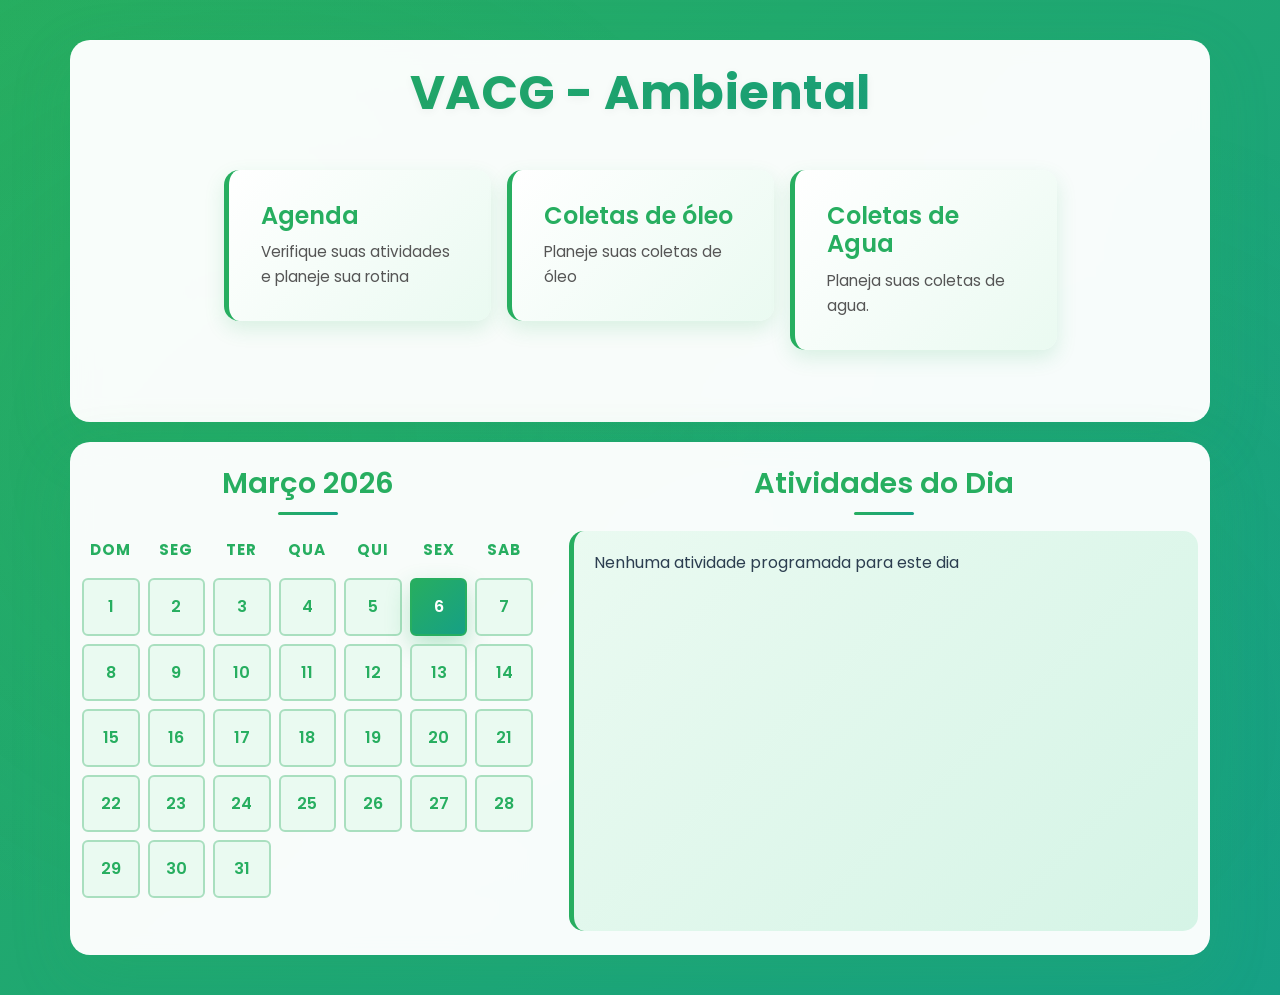
==== index.html @ f446c6b2 "Mudança para index.html" ====
<!doctype html>
<html lang="en">
  <head>
    <meta charset="utf-8" />
    <meta name="viewport" content="width=device-width, initial-scale=1" />
    <title>Sistema VACG</title>
    <link
      href="https://cdn.jsdelivr.net/npm/bootstrap@5.3.8/dist/css/bootstrap.min.css"
      rel="stylesheet"
      integrity="sha384-sRIl4kxILFvY47J16cr9ZwB07vP4J8+LH7qKQnuqkuIAvNWLzeN8tE5YBujZqJLB"
      crossorigin="anonymous"
    />
    <link rel="stylesheet" href="styles.css" />
  </head>
  <body>
    <div class="container py-4">
      <h1 class="text-center mb-5">VACG - Ambiental</h1>

      <!-- Seção de Cards -->
      <div class="mb-5">
        <div class="row flex-nowrap gx-3 justify-content-center">
          <div class="col-sm-3 mb-3 mb-sm-0">
            <a href="#" class="card text-decoration-none text-body">
              <div class="card-body">
                <h5 class="card-title">Agenda</h5>
                <p class="card-text">
                  Verifique suas atividades e planeje sua rotina
                </p>
              </div>
            </a>
          </div>
          <div class="col-sm-3 mb-3 mb-sm-0">
            <a
              href="#"
              id="btnOleo"
              class="card text-decoration-none text-body"
            >
              <div class="card-body">
                <h5 class="card-title">Coletas de óleo</h5>
                <p class="card-text">Planeje suas coletas de óleo</p>
              </div>
            </a>
          </div>
          <div class="col-sm-3 mb-3 mb-sm-0">
            <a
              href="#"
              id="btnAgua"
              class="card text-decoration-none text-body"
            >
              <div class="card-body">
                <h5 class="card-title">Coletas de Agua</h5>
                <p class="card-text">Planeja suas coletas de agua.</p>
              </div>
            </a>
          </div>
        </div>
      </div>
    </div>

    <!-- Seção de Calendário e Atividades -->
    <div class="container py-4">
      <div class="row">
        <!-- Coluna Esquerda - Calendário -->
        <div class="col-md-5">
          <h3 class="mb-3">Março 2026</h3>
          <div
            style="
              display: grid;
              grid-template-columns: repeat(7, 1fr);
              gap: 8px;
            "
          >
            <!-- Headers dias da semana -->
            <div style="text-align: center; font-weight: bold; padding: 8px">
              Dom
            </div>
            <div style="text-align: center; font-weight: bold; padding: 8px">
              Seg
            </div>
            <div style="text-align: center; font-weight: bold; padding: 8px">
              Ter
            </div>
            <div style="text-align: center; font-weight: bold; padding: 8px">
              Qua
            </div>
            <div style="text-align: center; font-weight: bold; padding: 8px">
              Qui
            </div>
            <div style="text-align: center; font-weight: bold; padding: 8px">
              Sex
            </div>
            <div style="text-align: center; font-weight: bold; padding: 8px">
              Sab
            </div>

            <!-- Dias do mês -->
            <div
              class="calendar-day"
              data-day="1"
              style="
                aspect-ratio: 1 / 1;
                display: flex;
                align-items: center;
                justify-content: center;
                border: 1px solid #ddd;
                border-radius: 6px;
                background-color: #f8f9fa;
                cursor: pointer;
              "
            >
              1
            </div>
            <div
              class="calendar-day"
              data-day="2"
              style="
                aspect-ratio: 1 / 1;
                display: flex;
                align-items: center;
                justify-content: center;
                border: 1px solid #ddd;
                border-radius: 6px;
                background-color: #f8f9fa;
                cursor: pointer;
              "
            >
              2
            </div>
            <div
              class="calendar-day"
              data-day="3"
              style="
                aspect-ratio: 1 / 1;
                display: flex;
                align-items: center;
                justify-content: center;
                border: 1px solid #ddd;
                border-radius: 6px;
                background-color: #f8f9fa;
                cursor: pointer;
              "
            >
              3
            </div>
            <div
              class="calendar-day"
              data-day="4"
              style="
                aspect-ratio: 1 / 1;
                display: flex;
                align-items: center;
                justify-content: center;
                border: 1px solid #ddd;
                border-radius: 6px;
                background-color: #f8f9fa;
                cursor: pointer;
              "
            >
              4
            </div>
            <div
              class="calendar-day"
              data-day="5"
              style="
                aspect-ratio: 1 / 1;
                display: flex;
                align-items: center;
                justify-content: center;
                border: 1px solid #ddd;
                border-radius: 6px;
                background-color: #f8f9fa;
                cursor: pointer;
              "
            >
              5
            </div>
            <div
              class="calendar-day"
              data-day="6"
              style="
                aspect-ratio: 1 / 1;
                display: flex;
                align-items: center;
                justify-content: center;
                border: 1px solid #ddd;
                border-radius: 6px;
                background-color: #f8f9fa;
                cursor: pointer;
              "
            >
              6
            </div>
            <div
              class="calendar-day"
              data-day="7"
              style="
                aspect-ratio: 1 / 1;
                display: flex;
                align-items: center;
                justify-content: center;
                border: 1px solid #ddd;
                border-radius: 6px;
                background-color: #f8f9fa;
                cursor: pointer;
              "
            >
              7
            </div>

            <div
              class="calendar-day"
              data-day="8"
              style="
                aspect-ratio: 1 / 1;
                display: flex;
                align-items: center;
                justify-content: center;
                border: 1px solid #ddd;
                border-radius: 6px;
                background-color: #f8f9fa;
                cursor: pointer;
              "
            >
              8
            </div>
            <div
              class="calendar-day"
              data-day="9"
              style="
                aspect-ratio: 1 / 1;
                display: flex;
                align-items: center;
                justify-content: center;
                border: 1px solid #ddd;
                border-radius: 6px;
                background-color: #f8f9fa;
                cursor: pointer;
              "
            >
              9
            </div>
            <div
              class="calendar-day"
              data-day="10"
              style="
                aspect-ratio: 1 / 1;
                display: flex;
                align-items: center;
                justify-content: center;
                border: 1px solid #ddd;
                border-radius: 6px;
                background-color: #f8f9fa;
                cursor: pointer;
              "
            >
              10
            </div>
            <div
              class="calendar-day"
              data-day="11"
              style="
                aspect-ratio: 1 / 1;
                display: flex;
                align-items: center;
                justify-content: center;
                border: 1px solid #ddd;
                border-radius: 6px;
                background-color: #f8f9fa;
                cursor: pointer;
              "
            >
              11
            </div>
            <div
              class="calendar-day"
              data-day="12"
              style="
                aspect-ratio: 1 / 1;
                display: flex;
                align-items: center;
                justify-content: center;
                border: 1px solid #ddd;
                border-radius: 6px;
                background-color: #f8f9fa;
                cursor: pointer;
              "
            >
              12
            </div>
            <div
              class="calendar-day"
              data-day="13"
              style="
                aspect-ratio: 1 / 1;
                display: flex;
                align-items: center;
                justify-content: center;
                border: 1px solid #ddd;
                border-radius: 6px;
                background-color: #f8f9fa;
                cursor: pointer;
              "
            >
              13
            </div>
            <div
              class="calendar-day"
              data-day="14"
              style="
                aspect-ratio: 1 / 1;
                display: flex;
                align-items: center;
                justify-content: center;
                border: 1px solid #ddd;
                border-radius: 6px;
                background-color: #f8f9fa;
                cursor: pointer;
              "
            >
              14
            </div>

            <div
              class="calendar-day"
              data-day="15"
              style="
                aspect-ratio: 1 / 1;
                display: flex;
                align-items: center;
                justify-content: center;
                border: 1px solid #ddd;
                border-radius: 6px;
                background-color: #f8f9fa;
                cursor: pointer;
              "
            >
              15
            </div>
            <div
              class="calendar-day"
              data-day="16"
              style="
                aspect-ratio: 1 / 1;
                display: flex;
                align-items: center;
                justify-content: center;
                border: 1px solid #ddd;
                border-radius: 6px;
                background-color: #f8f9fa;
                cursor: pointer;
              "
            >
              16
            </div>
            <div
              class="calendar-day"
              data-day="17"
              style="
                aspect-ratio: 1 / 1;
                display: flex;
                align-items: center;
                justify-content: center;
                border: 1px solid #ddd;
                border-radius: 6px;
                background-color: #f8f9fa;
                cursor: pointer;
              "
            >
              17
            </div>
            <div
              class="calendar-day"
              data-day="18"
              style="
                aspect-ratio: 1 / 1;
                display: flex;
                align-items: center;
                justify-content: center;
                border: 1px solid #ddd;
                border-radius: 6px;
                background-color: #f8f9fa;
                cursor: pointer;
              "
            >
              18
            </div>
            <div
              class="calendar-day"
              data-day="19"
              style="
                aspect-ratio: 1 / 1;
                display: flex;
                align-items: center;
                justify-content: center;
                border: 1px solid #ddd;
                border-radius: 6px;
                background-color: #f8f9fa;
                cursor: pointer;
              "
            >
              19
            </div>
            <div
              class="calendar-day"
              data-day="20"
              style="
                aspect-ratio: 1 / 1;
                display: flex;
                align-items: center;
                justify-content: center;
                border: 1px solid #ddd;
                border-radius: 6px;
                background-color: #f8f9fa;
                cursor: pointer;
              "
            >
              20
            </div>
            <div
              class="calendar-day"
              data-day="21"
              style="
                aspect-ratio: 1 / 1;
                display: flex;
                align-items: center;
                justify-content: center;
                border: 1px solid #ddd;
                border-radius: 6px;
                background-color: #f8f9fa;
                cursor: pointer;
              "
            >
              21
            </div>

            <div
              class="calendar-day"
              data-day="22"
              style="
                aspect-ratio: 1 / 1;
                display: flex;
                align-items: center;
                justify-content: center;
                border: 1px solid #ddd;
                border-radius: 6px;
                background-color: #f8f9fa;
                cursor: pointer;
              "
            >
              22
            </div>
            <div
              class="calendar-day"
              data-day="23"
              style="
                aspect-ratio: 1 / 1;
                display: flex;
                align-items: center;
                justify-content: center;
                border: 1px solid #ddd;
                border-radius: 6px;
                background-color: #f8f9fa;
                cursor: pointer;
              "
            >
              23
            </div>
            <div
              class="calendar-day"
              data-day="24"
              style="
                aspect-ratio: 1 / 1;
                display: flex;
                align-items: center;
                justify-content: center;
                border: 1px solid #ddd;
                border-radius: 6px;
                background-color: #f8f9fa;
                cursor: pointer;
              "
            >
              24
            </div>
            <div
              class="calendar-day"
              data-day="25"
              style="
                aspect-ratio: 1 / 1;
                display: flex;
                align-items: center;
                justify-content: center;
                border: 1px solid #ddd;
                border-radius: 6px;
                background-color: #f8f9fa;
                cursor: pointer;
              "
            >
              25
            </div>
            <div
              class="calendar-day"
              data-day="26"
              style="
                aspect-ratio: 1 / 1;
                display: flex;
                align-items: center;
                justify-content: center;
                border: 1px solid #ddd;
                border-radius: 6px;
                background-color: #f8f9fa;
                cursor: pointer;
              "
            >
              26
            </div>
            <div
              class="calendar-day"
              data-day="27"
              style="
                aspect-ratio: 1 / 1;
                display: flex;
                align-items: center;
                justify-content: center;
                border: 1px solid #ddd;
                border-radius: 6px;
                background-color: #f8f9fa;
                cursor: pointer;
              "
            >
              27
            </div>
            <div
              class="calendar-day"
              data-day="28"
              style="
                aspect-ratio: 1 / 1;
                display: flex;
                align-items: center;
                justify-content: center;
                border: 1px solid #ddd;
                border-radius: 6px;
                background-color: #f8f9fa;
                cursor: pointer;
              "
            >
              28
            </div>

            <div
              class="calendar-day"
              data-day="29"
              style="
                aspect-ratio: 1 / 1;
                display: flex;
                align-items: center;
                justify-content: center;
                border: 1px solid #ddd;
                border-radius: 6px;
                background-color: #f8f9fa;
                cursor: pointer;
              "
            >
              29
            </div>
            <div
              class="calendar-day"
              data-day="30"
              style="
                aspect-ratio: 1 / 1;
                display: flex;
                align-items: center;
                justify-content: center;
                border: 1px solid #ddd;
                border-radius: 6px;
                background-color: #f8f9fa;
                cursor: pointer;
              "
            >
              30
            </div>
            <div
              class="calendar-day"
              data-day="31"
              style="
                aspect-ratio: 1 / 1;
                display: flex;
                align-items: center;
                justify-content: center;
                border: 1px solid #ddd;
                border-radius: 6px;
                background-color: #f8f9fa;
                cursor: pointer;
              "
            >
              31
            </div>
          </div>
        </div>

        <!-- Coluna Direita - Atividades do Dia -->
        <div class="col-md-7 ps-4">
          <h3 class="mb-3">Atividades do Dia</h3>
          <div
            class="activities-container"
            style="
              background: linear-gradient(135deg, #eafaf1 0%, #d5f4e6 100%);
              border-radius: 15px;
              padding: 20px;
              border-left: 5px solid #27ae60;
              min-height: 400px;
            "
          >
            <p
              style="
                color: #999;
                text-align: center;
                padding-top: 50px;
                font-family: &quot;Poppins&quot;, sans-serif;
              "
            >
              Selecione um dia no calendário para ver as atividades
            </p>
          </div>
        </div>
      </div>
    </div>

    <script
      src="https://cdn.jsdelivr.net/npm/bootstrap@5.3.8/dist/js/bootstrap.bundle.min.js"
      integrity="sha384-FKyoEForCGlyvwx9Hj09JcYn3nv7wiPVlz7YYwJrWVcXK/BmnVDxM+D2scQbITxI"
      crossorigin="anonymous"
    ></script>
    <script src="script.js"></script>

    <div id="overlay" class="overlay">
      <div class="meu-modal">
        <h2 id="modalTitle"></h2>

        <div class="modal-body">
          <form id="formColeta">
            <div class="form-group">
              <label>Título</label>
              <input
                type="text"
                id="inputTitulo"
                placeholder="Ex: Coleta na região norte"
                required
              />
            </div>
            <div class="form-group">
              <label>Descrição Interna</label>
              <textarea
                id="inputDescricaoInterna"
                rows="3"
                placeholder="Detalhes adicionais da atividade"
                required
              ></textarea>
            </div>

            <div class="form-group">
              <label>Data</label>
              <input type="date" id="inputData" required />
            </div>

            <div class="form-group">
              <label>Hora</label>
              <input type="time" id="inputHora" required />
            </div>

            <div class="button-group">
              <button type="submit">Salvar Atividade</button>
              <button type="button" onclick="fecharModal()">Cancelar</button>
            </div>
          </form>
        </div>
        <!-- fim modal-body -->
      </div>
    </div>

    <!-- Modal de Detalhes -->
    <div id="modalDetalhes" class="modal-detalhes">
      <div class="modal-content-detalhes">
        <button class="close-btn" onclick="fecharModalDetalhes()">✖</button>
        <h2>Detalhes da Atividade</h2>
        <div class="detalhes-info">
          <div class="info-item">
            <label>Título:</label>
            <p id="detalhesTitulo"></p>
          </div>
          <div class="info-item">
            <label>Descrição:</label>
            <p id="detalhesDescricao"></p>
          </div>
          <div class="info-item">
            <label>Hora:</label>
            <p id="detalhesHora"></p>
          </div>
          <div class="info-item">
            <label>Dia:</label>
            <p id="detalhesDia"></p>
          </div>
        </div>
        <div class="button-group">
          <button id="btnEditarDetalhes" class="btn-edit-detalhes">
            Editar
          </button>
          <button
            type="button"
            onclick="fecharModalDetalhes()"
            class="btn-fechar-detalhes"
          >
            Fechar
          </button>
        </div>
      </div>
    </div>

    <!-- Modal de Edição -->
    <div id="modalEdicao" class="modal-edicao">
      <div class="modal-content-edicao">
        <button class="close-btn" onclick="fecharModalEdicao()">✖</button>
        <h2>Editar Atividade</h2>
        <form id="formEdicao">
          <div class="form-group">
            <label>Título</label>
            <input type="text" id="editTitulo" required />
          </div>
          <div class="form-group">
            <label>Descrição</label>
            <textarea id="editDescricao" rows="3" required></textarea>
          </div>
          <div class="form-group">
            <label>Hora</label>
            <input type="time" id="editHora" required />
          </div>
          <div class="button-group">
            <button type="submit" class="btn-salvar-edicao">Salvar</button>
            <button
              type="button"
              onclick="fecharModalEdicao()"
              class="btn-cancelar-edicao"
            >
              Cancelar
            </button>
          </div>
        </form>
      </div>
    </div>
  </body>
</html>
---- styles.css ----
/* ============================================
   ESTILOS GERAIS
   ============================================ */

@import url("https://fonts.googleapis.com/css2?family=Poppins:wght@400;500;600;700&display=swap");

:root {
  --primary-green: #27ae60;
  --secondary-green: #16a085;
  --light-green: #2ecc71;
  --water-blue: #3498db;
  --dark-green: #145a32;
  --light-bg: #eafaf1;
  --card-shadow: 0 8px 20px rgba(39, 174, 96, 0.15);
}

* {
  margin: 0;
  padding: 0;
  box-sizing: border-box;
}

body {
  font-family: "Poppins", "Segoe UI", Tahoma, Geneva, Verdana, sans-serif;
  background: linear-gradient(135deg, #27ae60 0%, #16a085 100%);
  min-height: 100vh;
  padding: 20px 0;
  color: #2c3e50;
}

.selecionado {
  background-color: #007bff;
  color: white;
  border-radius: 50%;
}

/* ============================================
   CONTAINER E LAYOUT
   ============================================ */

.container {
  background: rgba(255, 255, 255, 0.97);
  border-radius: 20px;
  margin: 20px auto;
  box-shadow: 0 20px 60px rgba(39, 174, 96, 0.2);
  backdrop-filter: blur(10px);
}

/* ============================================
   TÍTULO PRINCIPAL
   ============================================ */

h1 {
  font-size: 3rem;
  font-weight: 700;
  background: linear-gradient(135deg, #27ae60 0%, #16a085 100%);
  -webkit-background-clip: text;
  -webkit-text-fill-color: transparent;
  background-clip: text;
  text-shadow: 0 2px 10px rgba(0, 0, 0, 0.05);
  letter-spacing: 0.5px;
  animation: slideDown 0.8s ease-out;
  font-family: "Poppins", sans-serif;
}

@keyframes slideDown {
  from {
    opacity: 0;
    transform: translateY(-20px);
  }
  to {
    opacity: 1;
    transform: translateY(0);
  }
}

/* ============================================
   CARDS
   ============================================ */

.card {
  border: none;
  border-radius: 15px;
  transition: all 0.4s cubic-bezier(0.175, 0.885, 0.32, 1.275);
  box-shadow: var(--card-shadow);
  background: linear-gradient(135deg, #ffffff 0%, #eafaf1 100%);
  position: relative;
  overflow: hidden;
  border-left: 5px solid #27ae60;
}

.card::before {
  content: "";
  position: absolute;
  top: 0;
  left: -100%;
  width: 100%;
  height: 100%;
  background: linear-gradient(
    90deg,
    transparent,
    rgba(39, 174, 96, 0.1),
    transparent
  );
  transition: left 0.5s;
  z-index: 1;
}

.card:hover::before {
  left: 100%;
}

.card:hover {
  transform: translateY(-15px) scale(1.05);
  box-shadow: 0 25px 50px rgba(39, 174, 96, 0.3);
  border-left-color: #16a085;
}

.card:hover a {
  color: #27ae60 !important;
}

.card-body {
  padding: 2rem;
  position: relative;
  z-index: 2;
}

.card-title {
  font-size: 1.5rem;
  font-weight: 600;
  color: #27ae60;
  margin-bottom: 10px;
  transition: color 0.3s;
  font-family: "Poppins", sans-serif;
}

.card:hover .card-title {
  color: #16a085;
}

.card-text {
  color: #555;
  font-size: 0.95rem;
  line-height: 1.6;
  font-family: "Poppins", sans-serif;
}

.overlay {
  position: fixed;
  inset: 0;
  background: rgba(0, 0, 0, 0.6);
  backdrop-filter: blur(8px);

  display: none;
  justify-content: center;
  align-items: center;
  transition:
    background 0.3s ease,
    backdrop-filter 0.3s ease;

  z-index: 9999;
}

.overlay.active {
  display: flex;
  animation: fadeIn 0.3s ease;
}

/* Botão fechar */
.close-btn {
  position: absolute;
  top: 15px;
  right: 20px;
  font-size: 20px;
  cursor: pointer;
  border: none;
  background: #ffffff;
  padding: 4px 8px;
  border-radius: 50%;
  transition: 0.2s;
  z-index: 2;
}

.close-btn:hover {
  transform: scale(1.2);
  color: red;
  background: #f8f8f8;
}

/* modal container */
.meu-modal {
  background: #ffffff;
  padding: 60px 40px 40px;
  border-radius: 16px;
  width: 600px;
  max-width: 95%;
  box-shadow: 0 20px 60px rgba(0, 0, 0, 0.25);
  transform: scale(0.8);
  opacity: 0;
  animation: modalOpen 0.3s ease forwards;
  position: relative;
  border: 3px solid var(--primary-green);
  overflow: hidden;
}

/* decorative colored band at top */
.meu-modal::before {
  content: "";
  position: absolute;
  top: 0;
  left: 0;
  width: 100%;
  height: 60px;
  background: linear-gradient(
    135deg,
    var(--primary-green),
    var(--secondary-green)
  );
  border-top-left-radius: 13px;
  border-top-right-radius: 13px;
  z-index: 1;
}

.meu-modal h2 {
  color: white;
  font-size: 1.8rem;
  font-weight: 700;
  margin: 0;
  text-align: center;
  font-family: "Poppins", sans-serif;
  position: absolute;
  top: 0;
  left: 0;
  width: 100%;
  padding-top: 18px;
  z-index: 2;
}

/* ensure form content sits below header area */
.meu-modal form {
  display: flex;
  flex-direction: column;
  gap: 18px;
  margin-top: 80px;
}

/* move heading up over colored stripe */
.meu-modal h2:before {
  content: "";
  position: absolute;
  bottom: -5px;
  left: 50%;
  transform: translateX(-50%);
  width: 50px;
  height: 3px;
  background: white;
  border-radius: 2px;
}

.meu-modal form {
  display: flex;
  flex-direction: column;
  gap: 18px;
}

.meu-modal div {
  display: flex;
  flex-direction: column;
  gap: 8px;
}

.meu-modal label {
  color: #2c3e50;
  font-weight: 600;
  font-size: 0.95rem;
  font-family: "Poppins", sans-serif;
}

.meu-modal input,
.meu-modal textarea {
  padding: 12px 15px;
  border: 2px solid #d5f4e6;
  border-radius: 8px;
  font-size: 0.95rem;
  font-family: "Poppins", sans-serif;
  transition: all 0.3s ease;
  background-color: #f8f9fa;
  resize: vertical;
  min-height: 60px;
}

.meu-modal input:focus,
.meu-modal textarea:focus {
  outline: none;
  border-color: #27ae60;
  background-color: #ffffff;
  box-shadow: 0 0 0 3px rgba(39, 174, 96, 0.1);
}

.meu-modal input:invalid,
.meu-modal textarea:invalid {
  border-color: #e74c3c;
}

.meu-modal input::placeholder {
  color: #999;
}

.meu-modal button {
  padding: 12px 20px;
  border: none;
  border-radius: 8px;
  font-size: 1rem;
  font-weight: 600;
  font-family: "Poppins", sans-serif;
  cursor: pointer;
  transition: all 0.3s ease;
}

.meu-modal button[type="submit"] {
  background: linear-gradient(135deg, #27ae60, #16a085);
  color: white;
  margin-bottom: 8px;
}

.meu-modal button[type="submit"]:hover {
  transform: translateY(-2px);
  box-shadow: 0 10px 25px rgba(39, 174, 96, 0.3);
}

.meu-modal button[type="submit"]:active {
  transform: translateY(0);
}

.meu-modal button[type="button"] {
  background-color: #e0e0e0;
  color: #2c3e50;
}

.meu-modal button[type="button"]:hover {
  background-color: #d0d0d0;
  transform: translateY(-2px);
}

.meu-modal .modal-body {
  background: #fefefe;
  border-radius: 12px;
  padding: 20px;
  box-shadow: 0 4px 20px rgba(0, 0, 0, 0.1);
}

.meu-modal .form-group {
  margin-bottom: 10px;
  padding: 10px 12px;
  border: 1px solid #d5f4e6;
  border-radius: 8px;
  background: #ffffff;
}

.meu-modal .form-group label {
  margin-bottom: 4px;
}

.meu-modal .button-group {
  display: flex;
  gap: 10px;
  margin-top: 10px;
}

.meu-modal .button-group button {
  flex: 1;
}

/* ============================================
   LISTA DE ATIVIDADES
   ============================================ */

.activities-container h5 {
  color: #27ae60;
  font-size: 1.3rem;
  margin-bottom: 15px;
  font-weight: 600;
  border-bottom: 2px solid #27ae60;
  padding-bottom: 10px;
}

.activities-container ul {
  list-style: none;
  padding: 0;
  margin: 0;
}

.activities-container li {
  background: white;
  padding: 12px 15px;
  margin-bottom: 10px;
  border-left: 4px solid #27ae60;
  border-radius: 6px;
  color: #2c3e50;
  font-weight: 500;
  box-shadow: 0 2px 8px rgba(39, 174, 96, 0.1);
  transition: all 0.3s ease;
  display: flex;
  justify-content: space-between;
  align-items: center;
}

.activities-container li:hover {
  background: #f8f9fa;
  transform: translateX(5px);
  box-shadow: 0 4px 12px rgba(39, 174, 96, 0.15);
}

.atividade-item span {
  flex: 1;
}

.btn-deletar {
  background: #e74c3c;
  color: white;
  border: none;
  border-radius: 50%;
  width: 28px;
  height: 28px;
  cursor: pointer;
  font-size: 16px;
  display: flex;
  align-items: center;
  justify-content: center;
  margin-left: 10px;
  transition: all 0.3s ease;
  flex-shrink: 0;
}

.btn-deletar:hover {
  background: #c0392b;
  transform: scale(1.15);
  box-shadow: 0 4px 12px rgba(231, 76, 60, 0.3);
}

.btn-deletar:active {
  transform: scale(0.95);
}

/* Botão de Editar */
.btn-editar {
  background: #3498db;
  color: white;
  border: none;
  border-radius: 50%;
  width: 28px;
  height: 28px;
  cursor: pointer;
  font-size: 16px;
  display: flex;
  align-items: center;
  justify-content: center;
  margin-right: 10px;
  transition: all 0.3s ease;
  flex-shrink: 0;
}

.btn-editar:hover {
  background: #2980b9;
  transform: scale(1.15);
  box-shadow: 0 4px 12px rgba(52, 152, 219, 0.3);
}

.btn-editar:active {
  transform: scale(0.95);
}

/* Atividade Item Layout */
.atividade-item {
  display: flex;
  justify-content: space-between;
  align-items: center;
  cursor: pointer;
  position: relative;
}

.atividade-content {
  flex: 1;
  display: flex;
  justify-content: space-between;
  align-items: center;
  gap: 15px;
  cursor: pointer;
  padding: 5px 10px;
  border-radius: 6px;
  transition: all 0.3s ease;
}

.atividade-content:hover {
  background: #f0f8ff;
}

.atividade-desc {
  font-weight: 600;
  color: #2c3e50;
}

.atividade-hora {
  color: #27ae60;
  font-weight: 700;
  padding: 4px 8px;
  background: #eafaf1;
  border-radius: 4px;
  min-width: 60px;
  text-align: center;
  font-size: 0.85rem;
}

.atividade-actions {
  display: flex;
  gap: 5px;
  margin-left: auto;
}

/* ============================================
   MODAIS DE DETALHES E EDIÇÃO
   ============================================ */

.modal-detalhes,
.modal-edicao {
  position: fixed;
  inset: 0;
  background: rgba(0, 0, 0, 0.5);
  backdrop-filter: blur(4px);
  display: none;
  justify-content: center;
  align-items: center;
  z-index: 9999;
}

.modal-detalhes.active,
.modal-edicao.active {
  display: flex;
  animation: fadeIn 0.3s ease;
}

.modal-content-detalhes,
.modal-content-edicao {
  background: #ffffff;
  padding: 60px 40px 40px;
  border-radius: 16px;
  width: 450px;
  max-width: 90%;
  box-shadow: 0 20px 60px rgba(0, 0, 0, 0.25);
  transform: scale(0.8);
  opacity: 0;
  animation: modalOpen 0.3s ease forwards;
  position: relative;
  border: 3px solid var(--primary-green);
  overflow: hidden;
}

.modal-content-detalhes::before,
.modal-content-edicao::before {
  content: "";
  position: absolute;
  top: 0;
  left: 0;
  width: 100%;
  height: 60px;
  background: linear-gradient(
    135deg,
    var(--primary-green),
    var(--secondary-green)
  );
  border-top-left-radius: 13px;
  border-top-right-radius: 13px;
  z-index: 1;
}

.modal-content-detalhes h2,
.modal-content-edicao h2 {
  color: white;
  font-size: 1.8rem;
  font-weight: 700;
  margin: 0 0 15px;
  text-align: center;
  font-family: "Poppins", sans-serif;
  position: relative;
  z-index: 2;
}

.modal-content-detalhes h2:before,
.modal-content-edicao h2:before {
  content: "";
  position: absolute;
  bottom: -5px;
  left: 50%;
  transform: translateX(-50%);
  width: 50px;
  height: 3px;
  background: white;
  border-radius: 2px;
}

/* Detalhes Info */
.detalhes-info {
  margin-bottom: 25px;
}

.info-item {
  margin-bottom: 20px;
}

.info-item label {
  color: #2c3e50;
  font-weight: 700;
  font-size: 0.95rem;
  display: block;
  margin-bottom: 8px;
  font-family: "Poppins", sans-serif;
}

.info-item p {
  background: #f8f9fa;
  padding: 12px 15px;
  border-radius: 8px;
  border-left: 4px solid #27ae60;
  color: #2c3e50;
  margin: 0;
  font-family: "Poppins", sans-serif;
  font-weight: 500;
}

/* Botões diretos no modal de detalhes */
.btn-edit-detalhes,
.btn-fechar-detalhes {
  padding: 12px 20px;
  border: none;
  border-radius: 8px;
  font-size: 1rem;
  font-weight: 600;
  font-family: "Poppins", sans-serif;
  cursor: pointer;
  transition: all 0.3s ease;
  flex: 1;
}

.btn-edit-detalhes {
  background: linear-gradient(135deg, #27ae60, #16a085);
  color: white;
  margin-right: 10px;
}

.btn-edit-detalhes:hover {
  transform: translateY(-2px);
  box-shadow: 0 10px 25px rgba(39, 174, 96, 0.3);
}

.btn-fechar-detalhes {
  background-color: #e0e0e0;
  color: #2c3e50;
}

.btn-fechar-detalhes:hover {
  background-color: #d0d0d0;
  transform: translateY(-2px);
}

/* Form de Edição */
#formEdicao {
  display: flex;
  flex-direction: column;
  gap: 18px;
  margin-bottom: 20px;
}

.btn-salvar-edicao,
.btn-cancelar-edicao {
  padding: 12px 20px;
  border: none;
  border-radius: 8px;
  font-size: 1rem;
  font-weight: 600;
  font-family: "Poppins", sans-serif;
  cursor: pointer;
  transition: all 0.3s ease;
  flex: 1;
}

.btn-salvar-edicao {
  background: linear-gradient(135deg, #27ae60, #16a085);
  color: white;
  margin-right: 10px;
}

.btn-salvar-edicao:hover {
  transform: translateY(-2px);
  box-shadow: 0 10px 25px rgba(39, 174, 96, 0.3);
}

.btn-cancelar-edicao {
  background-color: #e0e0e0;
  color: #2c3e50;
}

.btn-cancelar-edicao:hover {
  background-color: #d0d0d0;
  transform: translateY(-2px);
}

/* Animações */

@keyframes fadeIn {
  from {
    opacity: 0;
  }
  to {
    opacity: 1;
  }
}

@keyframes modalOpen {
  to {
    transform: scale(1);
    opacity: 1;
  }
}

/* ============================================
   CALENDÁRIO
   ============================================ */

h3 {
  text-align: center;
  font-size: 1.8rem;
  font-weight: 600;
  color: #27ae60;
  margin-bottom: 30px;
  position: relative;
  padding-bottom: 15px;
  font-family: "Poppins", sans-serif;
}

h3::after {
  content: "";
  position: absolute;
  bottom: 0;
  left: 50%;
  transform: translateX(-50%);
  width: 60px;
  height: 3px;
  background: linear-gradient(90deg, #27ae60, #16a085);
  border-radius: 2px;
}

/* Grid do calendário */
[style*="display: grid"] {
  animation: fadeIn 0.6s ease-out 0.3s both;
}

/* Headers do calendário */
[style*="font-weight: bold"][style*="padding: 8px"] {
  color: #27ae60;
  font-size: 0.95rem;
  font-weight: 700;
  text-transform: uppercase;
  letter-spacing: 1px;
  font-family: "Poppins", sans-serif;
}

/* Dias do calendário */
[style*="aspect-ratio: 1 / 1"] {
  transition: all 0.3s cubic-bezier(0.175, 0.885, 0.32, 1.275);
  cursor: pointer;
  background-color: #eafaf1 !important;
  border: 2px solid #a9dfbf !important;
  font-weight: 600;
  color: #27ae60;
  position: relative;
  overflow: hidden;
  font-family: "Poppins", sans-serif;
}

[style*="aspect-ratio: 1 / 1"]::before {
  content: "";
  position: absolute;
  top: 0;
  left: -100%;
  width: 100%;
  height: 100%;
  background: linear-gradient(135deg, #27ae60, #16a085);
  transition: left 0.4s;
  z-index: -1;
}

[style*="aspect-ratio: 1 / 1"]:hover::before {
  left: 0;
}

[style*="aspect-ratio: 1 / 1"]:hover {
  color: white;
  border-color: #27ae60 !important;
  transform: scale(1.1);
  box-shadow: 0 10px 25px rgba(39, 174, 96, 0.3);
}

/* Dia selecionado */
.calendar-day.selected {
  background: linear-gradient(135deg, #27ae60, #16a085) !important;
  color: white !important;
  border-color: #27ae60 !important;
  box-shadow: 0 10px 25px rgba(39, 174, 96, 0.3);
}

/* ============================================
   RESPONSIVIDADE
   ============================================ */

@media (max-width: 768px) {
  h1 {
    font-size: 2rem;
  }

  .card {
    margin-bottom: 15px;
  }

  .card:hover {
    transform: translateY(-10px) scale(1.02);
  }

  h3 {
    font-size: 1.5rem;
  }
}

/* ============================================
   ANIMAÇÕES ADICIONAIS
   ============================================ */

a.card {
  text-decoration: none;
}

/* Scroll smooth */
html {
  scroll-behavior: smooth;
}

/* Focus styles para acessibilidade */
.card:focus-within {
  outline: 3px solid #27ae60;
  outline-offset: 2px;
}

/* ============================================
   EFEITOS ESPECIAIS
   ============================================ */

body::before {
  content: "";
  position: fixed;
  top: 0;
  left: 0;
  width: 100%;
  height: 100%;
  background:
    radial-gradient(
      circle at 20% 50%,
      rgba(39, 174, 96, 0.1) 0%,
      transparent 50%
    ),
    radial-gradient(
      circle at 80% 80%,
      rgba(22, 160, 133, 0.1) 0%,
      transparent 50%
    );
  pointer-events: none;
  z-index: -1;
}
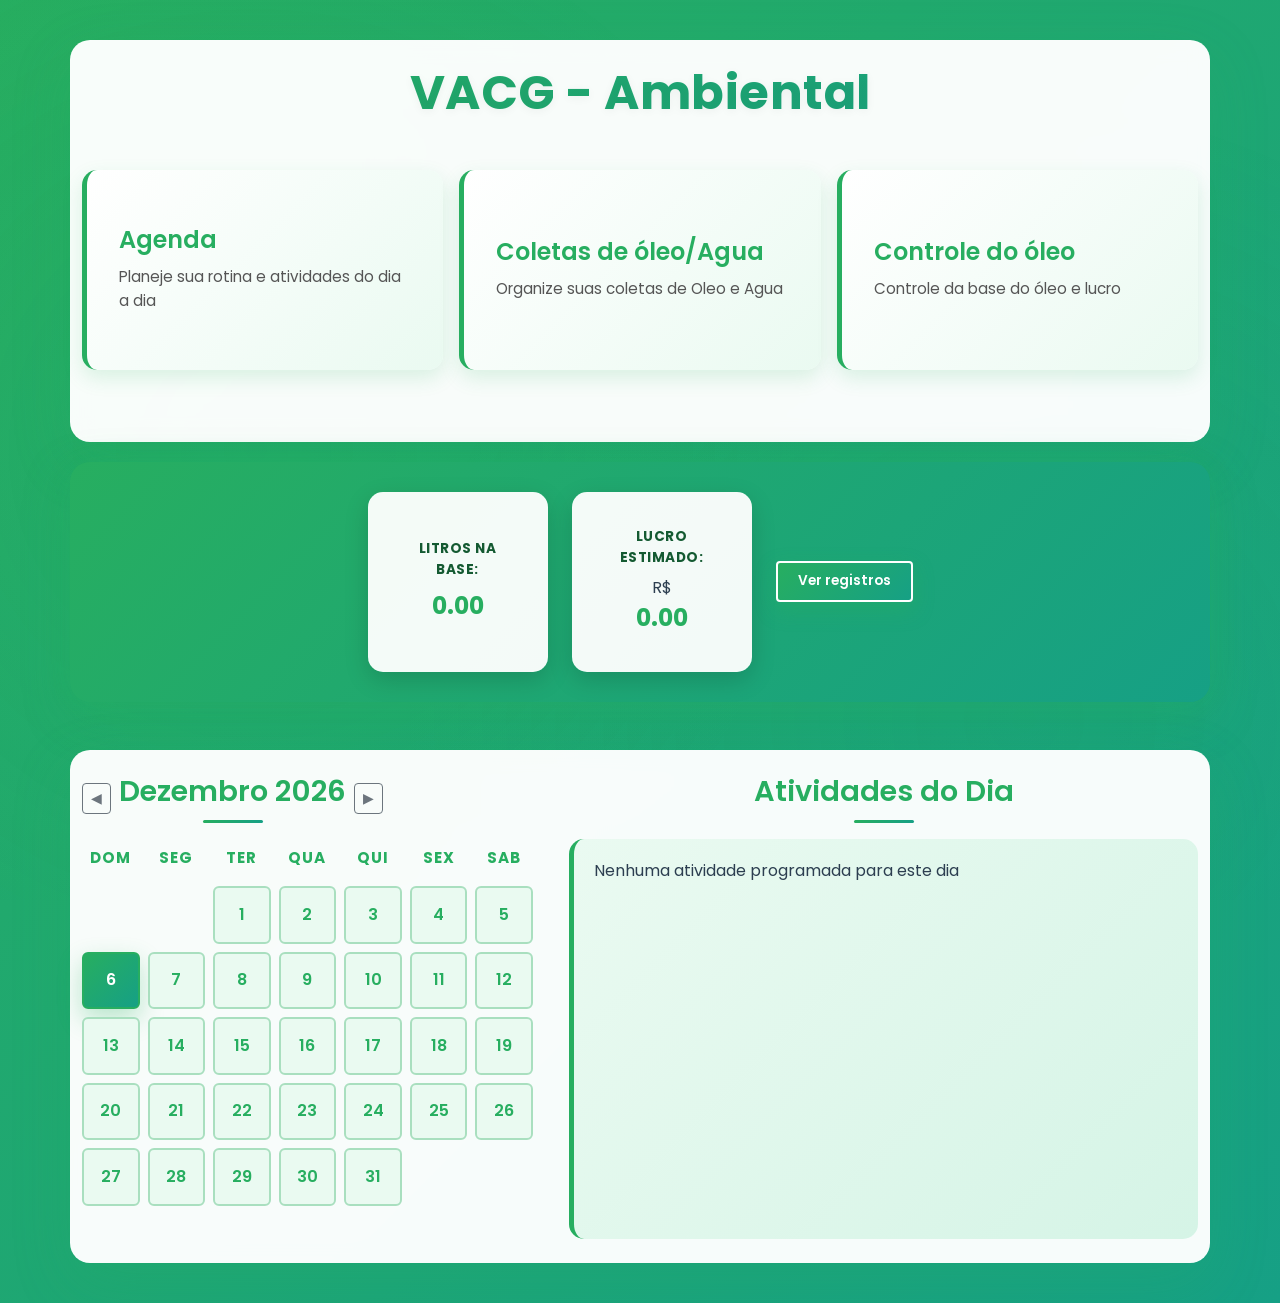
==== commit e1ba4e58: "Ajuste no calendario e nova função do controle de oleo" ====
--- a/index.html
+++ b/index.html
@@ -24,7 +24,7 @@
               <div class="card-body">
                 <h5 class="card-title">Agenda</h5>
                 <p class="card-text">
-                  Verifique suas atividades e planeje sua rotina
+                  Planeje sua rotina e atividades do dia a dia
                 </p>
               </div>
             </a>
@@ -36,23 +36,38 @@
               class="card text-decoration-none text-body"
             >
               <div class="card-body">
-                <h5 class="card-title">Coletas de óleo</h5>
-                <p class="card-text">Planeje suas coletas de óleo</p>
+                <h5 class="card-title">Coletas de óleo/Agua</h5>
+                <p class="card-text">Organize suas coletas de Oleo e Agua</p>
               </div>
             </a>
           </div>
           <div class="col-sm-3 mb-3 mb-sm-0">
             <a
               href="#"
-              id="btnAgua"
+              id="btnControleOleo"
               class="card text-decoration-none text-body"
             >
               <div class="card-body">
-                <h5 class="card-title">Coletas de Agua</h5>
-                <p class="card-text">Planeja suas coletas de agua.</p>
+                <h5 class="card-title">Controle do óleo</h5>
+                <p class="card-text">Controle da base do óleo e lucro</p>
               </div>
             </a>
           </div>
+        </div>
+      </div>
+    </div>
+
+    <!-- Sumário de óleo -->
+    <div id="oilSummary" class="container mb-5">
+      <div class="row justify-content-center align-items-center">
+        <div class="col-auto">
+          <strong>Litros na base:</strong> <span id="totalLitros">0</span>
+        </div>
+        <div class="col-auto ms-4">
+          <strong>Lucro estimado:</strong> R$ <span id="totalProfit">0.00</span>
+        </div>
+        <div class="col-auto ms-4">
+          <button id="btnVerRegistros" class="btn btn-sm btn-outline-primary">Ver registros</button>
         </div>
       </div>
     </div>
@@ -62,541 +77,13 @@
       <div class="row">
         <!-- Coluna Esquerda - Calendário -->
         <div class="col-md-5">
-          <h3 class="mb-3">Março 2026</h3>
-          <div
-            style="
-              display: grid;
-              grid-template-columns: repeat(7, 1fr);
-              gap: 8px;
-            "
-          >
-            <!-- Headers dias da semana -->
-            <div style="text-align: center; font-weight: bold; padding: 8px">
-              Dom
-            </div>
-            <div style="text-align: center; font-weight: bold; padding: 8px">
-              Seg
-            </div>
-            <div style="text-align: center; font-weight: bold; padding: 8px">
-              Ter
-            </div>
-            <div style="text-align: center; font-weight: bold; padding: 8px">
-              Qua
-            </div>
-            <div style="text-align: center; font-weight: bold; padding: 8px">
-              Qui
-            </div>
-            <div style="text-align: center; font-weight: bold; padding: 8px">
-              Sex
-            </div>
-            <div style="text-align: center; font-weight: bold; padding: 8px">
-              Sab
-            </div>
-
-            <!-- Dias do mês -->
-            <div
-              class="calendar-day"
-              data-day="1"
-              style="
-                aspect-ratio: 1 / 1;
-                display: flex;
-                align-items: center;
-                justify-content: center;
-                border: 1px solid #ddd;
-                border-radius: 6px;
-                background-color: #f8f9fa;
-                cursor: pointer;
-              "
-            >
-              1
-            </div>
-            <div
-              class="calendar-day"
-              data-day="2"
-              style="
-                aspect-ratio: 1 / 1;
-                display: flex;
-                align-items: center;
-                justify-content: center;
-                border: 1px solid #ddd;
-                border-radius: 6px;
-                background-color: #f8f9fa;
-                cursor: pointer;
-              "
-            >
-              2
-            </div>
-            <div
-              class="calendar-day"
-              data-day="3"
-              style="
-                aspect-ratio: 1 / 1;
-                display: flex;
-                align-items: center;
-                justify-content: center;
-                border: 1px solid #ddd;
-                border-radius: 6px;
-                background-color: #f8f9fa;
-                cursor: pointer;
-              "
-            >
-              3
-            </div>
-            <div
-              class="calendar-day"
-              data-day="4"
-              style="
-                aspect-ratio: 1 / 1;
-                display: flex;
-                align-items: center;
-                justify-content: center;
-                border: 1px solid #ddd;
-                border-radius: 6px;
-                background-color: #f8f9fa;
-                cursor: pointer;
-              "
-            >
-              4
-            </div>
-            <div
-              class="calendar-day"
-              data-day="5"
-              style="
-                aspect-ratio: 1 / 1;
-                display: flex;
-                align-items: center;
-                justify-content: center;
-                border: 1px solid #ddd;
-                border-radius: 6px;
-                background-color: #f8f9fa;
-                cursor: pointer;
-              "
-            >
-              5
-            </div>
-            <div
-              class="calendar-day"
-              data-day="6"
-              style="
-                aspect-ratio: 1 / 1;
-                display: flex;
-                align-items: center;
-                justify-content: center;
-                border: 1px solid #ddd;
-                border-radius: 6px;
-                background-color: #f8f9fa;
-                cursor: pointer;
-              "
-            >
-              6
-            </div>
-            <div
-              class="calendar-day"
-              data-day="7"
-              style="
-                aspect-ratio: 1 / 1;
-                display: flex;
-                align-items: center;
-                justify-content: center;
-                border: 1px solid #ddd;
-                border-radius: 6px;
-                background-color: #f8f9fa;
-                cursor: pointer;
-              "
-            >
-              7
-            </div>
-
-            <div
-              class="calendar-day"
-              data-day="8"
-              style="
-                aspect-ratio: 1 / 1;
-                display: flex;
-                align-items: center;
-                justify-content: center;
-                border: 1px solid #ddd;
-                border-radius: 6px;
-                background-color: #f8f9fa;
-                cursor: pointer;
-              "
-            >
-              8
-            </div>
-            <div
-              class="calendar-day"
-              data-day="9"
-              style="
-                aspect-ratio: 1 / 1;
-                display: flex;
-                align-items: center;
-                justify-content: center;
-                border: 1px solid #ddd;
-                border-radius: 6px;
-                background-color: #f8f9fa;
-                cursor: pointer;
-              "
-            >
-              9
-            </div>
-            <div
-              class="calendar-day"
-              data-day="10"
-              style="
-                aspect-ratio: 1 / 1;
-                display: flex;
-                align-items: center;
-                justify-content: center;
-                border: 1px solid #ddd;
-                border-radius: 6px;
-                background-color: #f8f9fa;
-                cursor: pointer;
-              "
-            >
-              10
-            </div>
-            <div
-              class="calendar-day"
-              data-day="11"
-              style="
-                aspect-ratio: 1 / 1;
-                display: flex;
-                align-items: center;
-                justify-content: center;
-                border: 1px solid #ddd;
-                border-radius: 6px;
-                background-color: #f8f9fa;
-                cursor: pointer;
-              "
-            >
-              11
-            </div>
-            <div
-              class="calendar-day"
-              data-day="12"
-              style="
-                aspect-ratio: 1 / 1;
-                display: flex;
-                align-items: center;
-                justify-content: center;
-                border: 1px solid #ddd;
-                border-radius: 6px;
-                background-color: #f8f9fa;
-                cursor: pointer;
-              "
-            >
-              12
-            </div>
-            <div
-              class="calendar-day"
-              data-day="13"
-              style="
-                aspect-ratio: 1 / 1;
-                display: flex;
-                align-items: center;
-                justify-content: center;
-                border: 1px solid #ddd;
-                border-radius: 6px;
-                background-color: #f8f9fa;
-                cursor: pointer;
-              "
-            >
-              13
-            </div>
-            <div
-              class="calendar-day"
-              data-day="14"
-              style="
-                aspect-ratio: 1 / 1;
-                display: flex;
-                align-items: center;
-                justify-content: center;
-                border: 1px solid #ddd;
-                border-radius: 6px;
-                background-color: #f8f9fa;
-                cursor: pointer;
-              "
-            >
-              14
-            </div>
-
-            <div
-              class="calendar-day"
-              data-day="15"
-              style="
-                aspect-ratio: 1 / 1;
-                display: flex;
-                align-items: center;
-                justify-content: center;
-                border: 1px solid #ddd;
-                border-radius: 6px;
-                background-color: #f8f9fa;
-                cursor: pointer;
-              "
-            >
-              15
-            </div>
-            <div
-              class="calendar-day"
-              data-day="16"
-              style="
-                aspect-ratio: 1 / 1;
-                display: flex;
-                align-items: center;
-                justify-content: center;
-                border: 1px solid #ddd;
-                border-radius: 6px;
-                background-color: #f8f9fa;
-                cursor: pointer;
-              "
-            >
-              16
-            </div>
-            <div
-              class="calendar-day"
-              data-day="17"
-              style="
-                aspect-ratio: 1 / 1;
-                display: flex;
-                align-items: center;
-                justify-content: center;
-                border: 1px solid #ddd;
-                border-radius: 6px;
-                background-color: #f8f9fa;
-                cursor: pointer;
-              "
-            >
-              17
-            </div>
-            <div
-              class="calendar-day"
-              data-day="18"
-              style="
-                aspect-ratio: 1 / 1;
-                display: flex;
-                align-items: center;
-                justify-content: center;
-                border: 1px solid #ddd;
-                border-radius: 6px;
-                background-color: #f8f9fa;
-                cursor: pointer;
-              "
-            >
-              18
-            </div>
-            <div
-              class="calendar-day"
-              data-day="19"
-              style="
-                aspect-ratio: 1 / 1;
-                display: flex;
-                align-items: center;
-                justify-content: center;
-                border: 1px solid #ddd;
-                border-radius: 6px;
-                background-color: #f8f9fa;
-                cursor: pointer;
-              "
-            >
-              19
-            </div>
-            <div
-              class="calendar-day"
-              data-day="20"
-              style="
-                aspect-ratio: 1 / 1;
-                display: flex;
-                align-items: center;
-                justify-content: center;
-                border: 1px solid #ddd;
-                border-radius: 6px;
-                background-color: #f8f9fa;
-                cursor: pointer;
-              "
-            >
-              20
-            </div>
-            <div
-              class="calendar-day"
-              data-day="21"
-              style="
-                aspect-ratio: 1 / 1;
-                display: flex;
-                align-items: center;
-                justify-content: center;
-                border: 1px solid #ddd;
-                border-radius: 6px;
-                background-color: #f8f9fa;
-                cursor: pointer;
-              "
-            >
-              21
-            </div>
-
-            <div
-              class="calendar-day"
-              data-day="22"
-              style="
-                aspect-ratio: 1 / 1;
-                display: flex;
-                align-items: center;
-                justify-content: center;
-                border: 1px solid #ddd;
-                border-radius: 6px;
-                background-color: #f8f9fa;
-                cursor: pointer;
-              "
-            >
-              22
-            </div>
-            <div
-              class="calendar-day"
-              data-day="23"
-              style="
-                aspect-ratio: 1 / 1;
-                display: flex;
-                align-items: center;
-                justify-content: center;
-                border: 1px solid #ddd;
-                border-radius: 6px;
-                background-color: #f8f9fa;
-                cursor: pointer;
-              "
-            >
-              23
-            </div>
-            <div
-              class="calendar-day"
-              data-day="24"
-              style="
-                aspect-ratio: 1 / 1;
-                display: flex;
-                align-items: center;
-                justify-content: center;
-                border: 1px solid #ddd;
-                border-radius: 6px;
-                background-color: #f8f9fa;
-                cursor: pointer;
-              "
-            >
-              24
-            </div>
-            <div
-              class="calendar-day"
-              data-day="25"
-              style="
-                aspect-ratio: 1 / 1;
-                display: flex;
-                align-items: center;
-                justify-content: center;
-                border: 1px solid #ddd;
-                border-radius: 6px;
-                background-color: #f8f9fa;
-                cursor: pointer;
-              "
-            >
-              25
-            </div>
-            <div
-              class="calendar-day"
-              data-day="26"
-              style="
-                aspect-ratio: 1 / 1;
-                display: flex;
-                align-items: center;
-                justify-content: center;
-                border: 1px solid #ddd;
-                border-radius: 6px;
-                background-color: #f8f9fa;
-                cursor: pointer;
-              "
-            >
-              26
-            </div>
-            <div
-              class="calendar-day"
-              data-day="27"
-              style="
-                aspect-ratio: 1 / 1;
-                display: flex;
-                align-items: center;
-                justify-content: center;
-                border: 1px solid #ddd;
-                border-radius: 6px;
-                background-color: #f8f9fa;
-                cursor: pointer;
-              "
-            >
-              27
-            </div>
-            <div
-              class="calendar-day"
-              data-day="28"
-              style="
-                aspect-ratio: 1 / 1;
-                display: flex;
-                align-items: center;
-                justify-content: center;
-                border: 1px solid #ddd;
-                border-radius: 6px;
-                background-color: #f8f9fa;
-                cursor: pointer;
-              "
-            >
-              28
-            </div>
-
-            <div
-              class="calendar-day"
-              data-day="29"
-              style="
-                aspect-ratio: 1 / 1;
-                display: flex;
-                align-items: center;
-                justify-content: center;
-                border: 1px solid #ddd;
-                border-radius: 6px;
-                background-color: #f8f9fa;
-                cursor: pointer;
-              "
-            >
-              29
-            </div>
-            <div
-              class="calendar-day"
-              data-day="30"
-              style="
-                aspect-ratio: 1 / 1;
-                display: flex;
-                align-items: center;
-                justify-content: center;
-                border: 1px solid #ddd;
-                border-radius: 6px;
-                background-color: #f8f9fa;
-                cursor: pointer;
-              "
-            >
-              30
-            </div>
-            <div
-              class="calendar-day"
-              data-day="31"
-              style="
-                aspect-ratio: 1 / 1;
-                display: flex;
-                align-items: center;
-                justify-content: center;
-                border: 1px solid #ddd;
-                border-radius: 6px;
-                background-color: #f8f9fa;
-                cursor: pointer;
-              "
-            >
-              31
-            </div>
-          </div>
-        </div>
-
+          <div class="d-flex align-items-center mb-3">
+            <button type="button" class="btn btn-sm btn-outline-secondary me-2" onclick="prevMonth()">◀</button>
+            <h3 id="monthYear" class="mb-0"></h3>
+            <button type="button" class="btn btn-sm btn-outline-secondary ms-2" onclick="nextMonth()">▶</button>
+          </div>
+          <div id="calendarGrid" style="display: grid; grid-template-columns: repeat(7, 1fr); gap: 8px;"></div>
+        </div>
         <!-- Coluna Direita - Atividades do Dia -->
         <div class="col-md-7 ps-4">
           <h3 class="mb-3">Atividades do Dia</h3>
@@ -638,46 +125,59 @@
 
         <div class="modal-body">
           <form id="formColeta">
-            <div class="form-group">
-              <label>Título</label>
-              <input
-                type="text"
-                id="inputTitulo"
-                placeholder="Ex: Coleta na região norte"
-                required
-              />
+            <div id="formColetaBody">
+              <div class="form-group">
+                <label>Título</label>
+                <input
+                  type="text"
+                  id="inputTitulo"
+                  placeholder="Ex: Coleta na região norte"
+                  required
+                />
+              </div>
+              <div class="form-group">
+                <label>Descrição Interna</label>
+                <textarea
+                  id="inputDescricaoInterna"
+                  rows="3"
+                  placeholder="Detalhes adicionais da atividade"
+                  required
+                ></textarea>
+              </div>
+
+              <div class="form-group">
+                <label>Data</label>
+                <input type="date" id="inputData" required />
+              </div>
+
+              <div class="form-group">
+                <label>Hora</label>
+                <input type="time" id="inputHora" required />
+              </div>
             </div>
-            <div class="form-group">
-              <label>Descrição Interna</label>
-              <textarea
-                id="inputDescricaoInterna"
-                rows="3"
-                placeholder="Detalhes adicionais da atividade"
-                required
-              ></textarea>
-            </div>
-
-            <div class="form-group">
-              <label>Data</label>
-              <input type="date" id="inputData" required />
-            </div>
-
-            <div class="form-group">
-              <label>Hora</label>
-              <input type="time" id="inputHora" required />
-            </div>
 
             <div class="button-group">
-              <button type="submit">Salvar Atividade</button>
+              <button type="submit" id="formSubmitBtn">Salvar</button>
               <button type="button" onclick="fecharModal()">Cancelar</button>
             </div>
           </form>
         </div>
-        <!-- fim modal-body -->
       </div>
     </div>
 
     <!-- Modal de Detalhes -->
+
+    <!-- Modal de Registros de Óleo -->
+    <div id="modalOleoRecords" class="modal-detalhes">
+      <div class="modal-content-detalhes" style="width: 90%; max-width:800px;">
+        <button class="close-btn" onclick="fecharModalOleoRecords()">✖</button>
+        <h2>Registros de Óleo</h2>
+        <div id="oleoTableContainer" style="max-height:60vh; overflow:auto;">
+          <!-- table inserted by script -->
+        </div>
+      </div>
+    </div>
+
     <div id="modalDetalhes" class="modal-detalhes">
       <div class="modal-content-detalhes">
         <button class="close-btn" onclick="fecharModalDetalhes()">✖</button>
--- a/styles.css
+++ b/styles.css
@@ -34,9 +34,110 @@
   border-radius: 50%;
 }
 
-/* ============================================
-   CONTAINER E LAYOUT
-   ============================================ */
+/* highlight for selected day cell */
+.calendar-day.selected {
+  background-color: #007bff !important;
+  color: #fff;
+}
+
+/* oil summary styling */
+#oilSummary {
+  background: linear-gradient(135deg, #27ae60 0%, #16a085 100%);
+  padding: 30px 40px;
+  border-radius: 20px;
+  box-shadow: 0 15px 45px rgba(39, 174, 96, 0.35), 0 0 30px rgba(39, 174, 96, 0.15);
+  position: relative;
+  overflow: hidden;
+}
+
+#oilSummary::before {
+  content: "";
+  position: absolute;
+  top: -50%;
+  right: -50%;
+  width: 400px;
+  height: 400px;
+  background: rgba(255, 255, 255, 0.05);
+  border-radius: 50%;
+  animation: float 6s ease-in-out infinite;
+}
+
+@keyframes float {
+  0%, 100% { transform: translateY(0px); }
+  50% { transform: translateY(-20px); }
+}
+
+#oilSummary .row {
+  position: relative;
+  z-index: 1;
+}
+
+#oilSummary .col-auto {
+  background: rgba(255, 255, 255, 0.95);
+  padding: 20px 30px;
+  border-radius: 15px;
+  box-shadow: 0 8px 25px rgba(0, 0, 0, 0.15);
+  font-size: 1rem;
+  transition: all 0.3s cubic-bezier(0.175, 0.885, 0.32, 1.275);
+  text-align: center;
+  display: flex;
+  align-items: center;
+  justify-content: center;
+  width: 180px;
+  height: 180px;
+  flex-direction: column;
+}
+
+#oilSummary .col-auto:nth-child(3) {
+  background: transparent;
+  box-shadow: none;
+  padding: 0;
+  width: auto;
+  height: auto;
+}
+
+#oilSummary .col-auto:hover {
+  transform: translateY(-5px);
+  box-shadow: 0 12px 35px rgba(0, 0, 0, 0.2);
+}
+
+#oilSummary strong {
+  color: var(--dark-green);
+  font-weight: 700;
+  display: block;
+  font-size: 0.85rem;
+  letter-spacing: 0.5px;
+  margin-bottom: 8px;
+  text-transform: uppercase;
+}
+
+#oilSummary span {
+  color: var(--primary-green);
+  font-weight: 700;
+  font-size: 1.5rem;
+  display: block;
+}
+
+#oilSummary #btnVerRegistros {
+  background: linear-gradient(135deg, #27ae60 0%, #16a085 100%);
+  color: #fff;
+  font-weight: 600;
+  border: 2px solid #ffffff;
+  box-shadow: 0 8px 20px rgba(39, 174, 96, 0.4);
+  transition: all 0.3s cubic-bezier(0.175, 0.885, 0.32, 1.275);
+  padding: 8px 20px;
+  font-size: 0.85rem;
+}
+
+#oilSummary #btnVerRegistros:hover {
+  transform: translateY(-3px);
+  box-shadow: 0 12px 30px rgba(39, 174, 96, 0.6);
+  color: #fff;
+}
+
+#oilSummary #btnVerRegistros:active {
+  transform: translateY(-1px);
+}
 
 .container {
   background: rgba(255, 255, 255, 0.97);
@@ -87,6 +188,10 @@
   position: relative;
   overflow: hidden;
   border-left: 5px solid #27ae60;
+  height: 100%;
+  min-height: 200px;
+  display: flex;
+  flex-direction: column;
 }
 
 .card::before {
@@ -124,6 +229,10 @@
   padding: 2rem;
   position: relative;
   z-index: 2;
+  display: flex;
+  flex-direction: column;
+  justify-content: center;
+  flex: 1;
 }
 
 .card-title {
@@ -875,3 +984,9 @@
   pointer-events: none;
   z-index: -1;
 }
+
+/* top cards equal width and height */
+.row.flex-nowrap > .col-sm-3 {
+  flex: 1 1 auto !important;
+  max-width: none !important;
+}
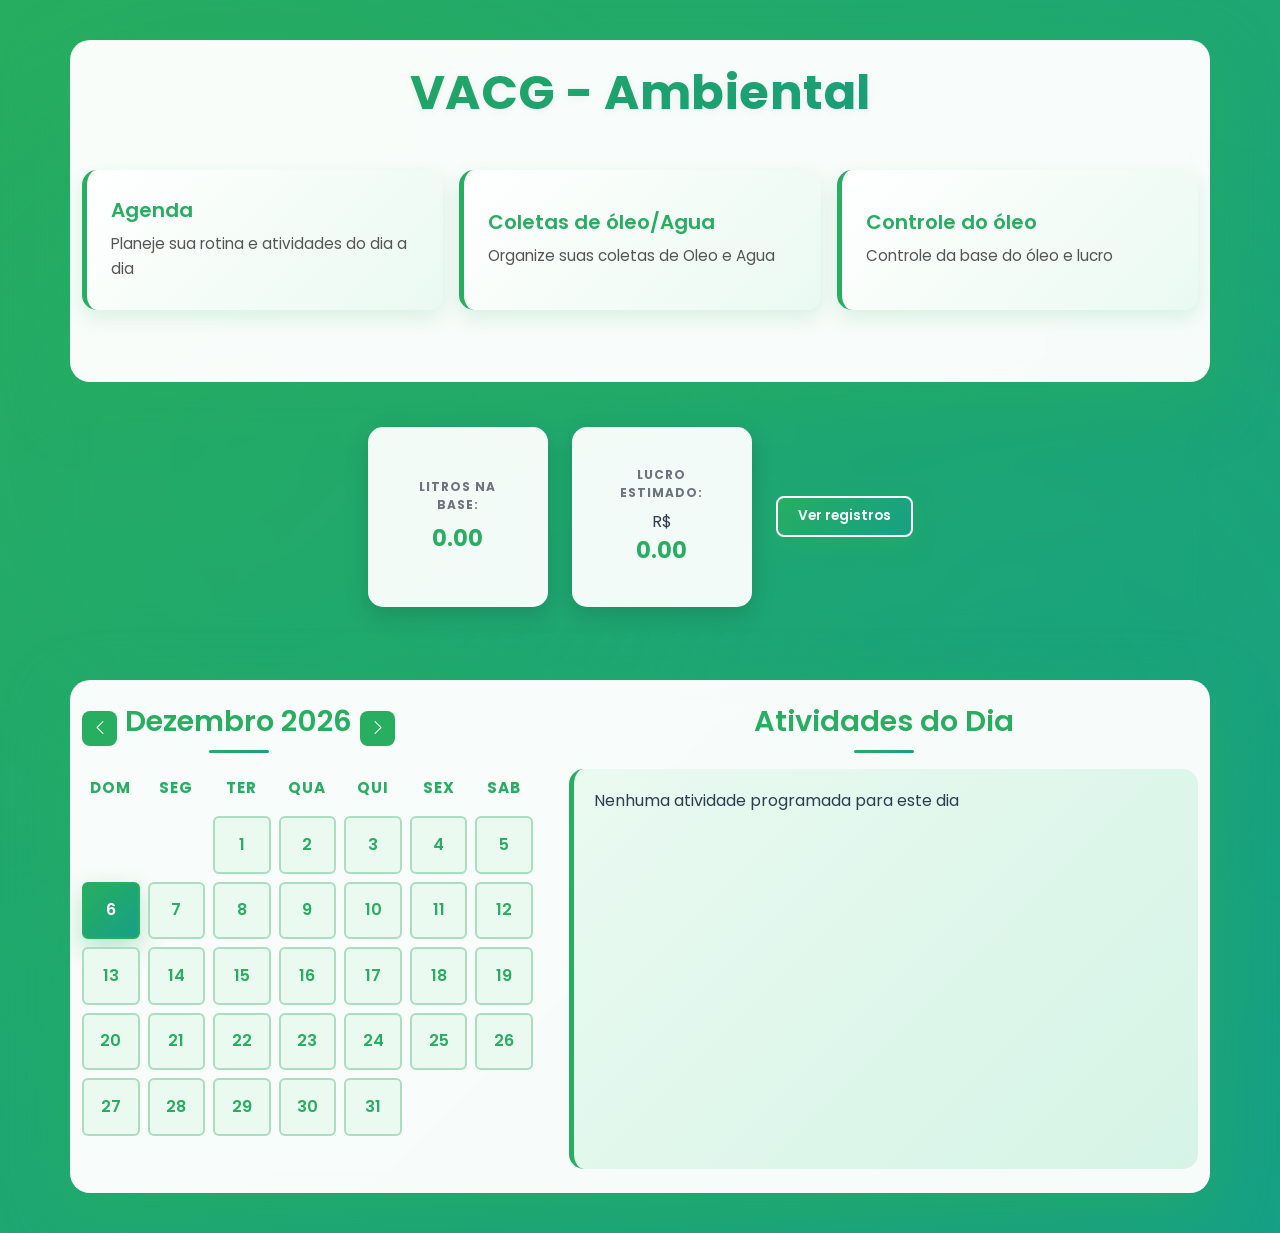
==== commit 287870bd: "Adição readme e coreções finais" ====
--- a/index.html
+++ b/index.html
@@ -1,250 +1,225 @@
 <!doctype html>
 <html lang="en">
-  <head>
-    <meta charset="utf-8" />
-    <meta name="viewport" content="width=device-width, initial-scale=1" />
-    <title>Sistema VACG</title>
-    <link
-      href="https://cdn.jsdelivr.net/npm/bootstrap@5.3.8/dist/css/bootstrap.min.css"
-      rel="stylesheet"
-      integrity="sha384-sRIl4kxILFvY47J16cr9ZwB07vP4J8+LH7qKQnuqkuIAvNWLzeN8tE5YBujZqJLB"
-      crossorigin="anonymous"
-    />
-    <link rel="stylesheet" href="styles.css" />
-  </head>
-  <body>
-    <div class="container py-4">
-      <h1 class="text-center mb-5">VACG - Ambiental</h1>
-
-      <!-- Seção de Cards -->
-      <div class="mb-5">
-        <div class="row flex-nowrap gx-3 justify-content-center">
-          <div class="col-sm-3 mb-3 mb-sm-0">
-            <a href="#" class="card text-decoration-none text-body">
-              <div class="card-body">
-                <h5 class="card-title">Agenda</h5>
-                <p class="card-text">
-                  Planeje sua rotina e atividades do dia a dia
-                </p>
-              </div>
-            </a>
-          </div>
-          <div class="col-sm-3 mb-3 mb-sm-0">
-            <a
-              href="#"
-              id="btnOleo"
-              class="card text-decoration-none text-body"
-            >
-              <div class="card-body">
-                <h5 class="card-title">Coletas de óleo/Agua</h5>
-                <p class="card-text">Organize suas coletas de Oleo e Agua</p>
-              </div>
-            </a>
-          </div>
-          <div class="col-sm-3 mb-3 mb-sm-0">
-            <a
-              href="#"
-              id="btnControleOleo"
-              class="card text-decoration-none text-body"
-            >
-              <div class="card-body">
-                <h5 class="card-title">Controle do óleo</h5>
-                <p class="card-text">Controle da base do óleo e lucro</p>
-              </div>
-            </a>
-          </div>
-        </div>
-      </div>
-    </div>
-
-    <!-- Sumário de óleo -->
-    <div id="oilSummary" class="container mb-5">
-      <div class="row justify-content-center align-items-center">
-        <div class="col-auto">
-          <strong>Litros na base:</strong> <span id="totalLitros">0</span>
-        </div>
-        <div class="col-auto ms-4">
-          <strong>Lucro estimado:</strong> R$ <span id="totalProfit">0.00</span>
-        </div>
-        <div class="col-auto ms-4">
-          <button id="btnVerRegistros" class="btn btn-sm btn-outline-primary">Ver registros</button>
-        </div>
-      </div>
-    </div>
-
-    <!-- Seção de Calendário e Atividades -->
-    <div class="container py-4">
-      <div class="row">
-        <!-- Coluna Esquerda - Calendário -->
-        <div class="col-md-5">
-          <div class="d-flex align-items-center mb-3">
-            <button type="button" class="btn btn-sm btn-outline-secondary me-2" onclick="prevMonth()">◀</button>
-            <h3 id="monthYear" class="mb-0"></h3>
-            <button type="button" class="btn btn-sm btn-outline-secondary ms-2" onclick="nextMonth()">▶</button>
-          </div>
-          <div id="calendarGrid" style="display: grid; grid-template-columns: repeat(7, 1fr); gap: 8px;"></div>
-        </div>
-        <!-- Coluna Direita - Atividades do Dia -->
-        <div class="col-md-7 ps-4">
-          <h3 class="mb-3">Atividades do Dia</h3>
-          <div
-            class="activities-container"
-            style="
+
+<head>
+  <meta charset="utf-8" />
+  <meta name="viewport" content="width=device-width, initial-scale=1" />
+  <title>Sistema VACG</title>
+  <link href="https://cdn.jsdelivr.net/npm/bootstrap@5.3.8/dist/css/bootstrap.min.css" rel="stylesheet"
+    integrity="sha384-sRIl4kxILFvY47J16cr9ZwB07vP4J8+LH7qKQnuqkuIAvNWLzeN8tE5YBujZqJLB" crossorigin="anonymous" />
+  <link rel="stylesheet" href="styles.css" />
+  <link rel="stylesheet" href="https://cdn.jsdelivr.net/npm/bootstrap-icons@1.11.3/font/bootstrap-icons.css">
+</head>
+
+<body>
+  <div class="container py-4">
+    <h1 class="text-center mb-5">VACG - Ambiental</h1>
+
+    <!-- Seção de Cards -->
+    <div class="mb-5">
+      <div class="row flex-nowrap gx-3 justify-content-center">
+        <div class="col-sm-3 mb-3 mb-sm-0">
+          <a href="#" class="card text-decoration-none text-body">
+            <div class="card-body">
+              <h5 class="card-title">Agenda</h5>
+              <p class="card-text">
+                Planeje sua rotina e atividades do dia a dia
+              </p>
+            </div>
+          </a>
+        </div>
+        <div class="col-sm-3 mb-3 mb-sm-0">
+          <a href="#" id="btnOleo" class="card text-decoration-none text-body">
+            <div class="card-body">
+              <h5 class="card-title">Coletas de óleo/Agua</h5>
+              <p class="card-text">Organize suas coletas de Oleo e Agua</p>
+            </div>
+          </a>
+        </div>
+        <div class="col-sm-3 mb-3 mb-sm-0">
+          <a href="#" id="btnControleOleo" class="card text-decoration-none text-body">
+            <div class="card-body">
+              <h5 class="card-title">Controle do óleo</h5>
+              <p class="card-text">Controle da base do óleo e lucro</p>
+            </div>
+          </a>
+        </div>
+      </div>
+    </div>
+  </div>
+
+  <!-- Sumário de óleo -->
+   <div id="oilSummary" class="container mb-5">
+    <div class="row justify-content-center align-items-center">
+      <div class="col-auto">
+        <strong>Litros na base:</strong> <span id="totalLitros">0</span>
+      </div>
+      <div class="col-auto ms-4">
+        <strong>Lucro estimado:</strong> R$ <span id="totalProfit">0.00</span>
+      </div>
+      <div class="col-auto ms-4">
+        <button id="btnVerRegistros" class="btn btn-sm btn-outline-primary">Ver registros</button>
+      </div>
+    </div>
+  </div> 
+
+
+
+
+  <!-- Seção de Calendário e Atividades -->
+  <div class="container py-4">
+    <div class="row">
+      <!-- Coluna Esquerda - Calendário -->
+      <div class="col-md-5">
+        <div class="d-flex align-items-center mb-3">
+          <button type="button" class="calendar-nav-btn me-2" onclick="prevMonth()">
+            <i class="bi bi-chevron-left"></i>
+          </button>
+          <h3 id="monthYear" class="mb-0"></h3>
+          <button type="button" class="calendar-nav-btn ms-2" onclick="nextMonth()">
+            <i class="bi bi-chevron-right"></i>
+          </button>
+        </div>
+        <div id="calendarGrid" style="display: grid; grid-template-columns: repeat(7, 1fr); gap: 8px;"></div>
+      </div>
+      <!-- Coluna Direita - Atividades do Dia -->
+      <div class="col-md-7 ps-4">
+        <h3 class="mb-3">Atividades do Dia</h3>
+        <div class="activities-container" style="
               background: linear-gradient(135deg, #eafaf1 0%, #d5f4e6 100%);
               border-radius: 15px;
               padding: 20px;
               border-left: 5px solid #27ae60;
               min-height: 400px;
-            "
-          >
-            <p
-              style="
+            ">
+          <p style="
                 color: #999;
                 text-align: center;
                 padding-top: 50px;
                 font-family: &quot;Poppins&quot;, sans-serif;
-              "
-            >
-              Selecione um dia no calendário para ver as atividades
-            </p>
+              ">
+            Selecione um dia no calendário para ver as atividades
+          </p>
+        </div>
+      </div>
+    </div>
+  </div>
+
+  <script src="https://cdn.jsdelivr.net/npm/bootstrap@5.3.8/dist/js/bootstrap.bundle.min.js"
+    integrity="sha384-FKyoEForCGlyvwx9Hj09JcYn3nv7wiPVlz7YYwJrWVcXK/BmnVDxM+D2scQbITxI"
+    crossorigin="anonymous"></script>
+  <script src="script.js"></script>
+
+  <div id="overlay" class="overlay">
+    <div class="meu-modal">
+      <h2 id="modalTitle"></h2>
+
+      <div class="modal-body">
+        <form id="formColeta">
+          <div id="formColetaBody">
+            <div class="form-group">
+              <label>Título</label>
+              <input type="text" id="inputTitulo" placeholder="Ex: Coleta na região norte" required />
+            </div>
+            <div class="form-group">
+              <label>Descrição Interna</label>
+              <textarea id="inputDescricaoInterna" rows="3" placeholder="Detalhes adicionais da atividade"
+                required></textarea>
+            </div>
+
+            <div class="form-group">
+              <label>Data</label>
+              <input type="date" id="inputData" required />
+            </div>
+
+            <div class="form-group">
+              <label>Hora</label>
+              <input type="time" id="inputHora" required />
+            </div>
           </div>
-        </div>
-      </div>
-    </div>
-
-    <script
-      src="https://cdn.jsdelivr.net/npm/bootstrap@5.3.8/dist/js/bootstrap.bundle.min.js"
-      integrity="sha384-FKyoEForCGlyvwx9Hj09JcYn3nv7wiPVlz7YYwJrWVcXK/BmnVDxM+D2scQbITxI"
-      crossorigin="anonymous"
-    ></script>
-    <script src="script.js"></script>
-
-    <div id="overlay" class="overlay">
-      <div class="meu-modal">
-        <h2 id="modalTitle"></h2>
-
-        <div class="modal-body">
-          <form id="formColeta">
-            <div id="formColetaBody">
-              <div class="form-group">
-                <label>Título</label>
-                <input
-                  type="text"
-                  id="inputTitulo"
-                  placeholder="Ex: Coleta na região norte"
-                  required
-                />
-              </div>
-              <div class="form-group">
-                <label>Descrição Interna</label>
-                <textarea
-                  id="inputDescricaoInterna"
-                  rows="3"
-                  placeholder="Detalhes adicionais da atividade"
-                  required
-                ></textarea>
-              </div>
-
-              <div class="form-group">
-                <label>Data</label>
-                <input type="date" id="inputData" required />
-              </div>
-
-              <div class="form-group">
-                <label>Hora</label>
-                <input type="time" id="inputHora" required />
-              </div>
-            </div>
-
-            <div class="button-group">
-              <button type="submit" id="formSubmitBtn">Salvar</button>
-              <button type="button" onclick="fecharModal()">Cancelar</button>
-            </div>
-          </form>
-        </div>
-      </div>
-    </div>
-
-    <!-- Modal de Detalhes -->
-
-    <!-- Modal de Registros de Óleo -->
-    <div id="modalOleoRecords" class="modal-detalhes">
-      <div class="modal-content-detalhes" style="width: 90%; max-width:800px;">
-        <button class="close-btn" onclick="fecharModalOleoRecords()">✖</button>
-        <h2>Registros de Óleo</h2>
-        <div id="oleoTableContainer" style="max-height:60vh; overflow:auto;">
-          <!-- table inserted by script -->
-        </div>
-      </div>
-    </div>
-
-    <div id="modalDetalhes" class="modal-detalhes">
-      <div class="modal-content-detalhes">
-        <button class="close-btn" onclick="fecharModalDetalhes()">✖</button>
-        <h2>Detalhes da Atividade</h2>
-        <div class="detalhes-info">
-          <div class="info-item">
-            <label>Título:</label>
-            <p id="detalhesTitulo"></p>
-          </div>
-          <div class="info-item">
-            <label>Descrição:</label>
-            <p id="detalhesDescricao"></p>
-          </div>
-          <div class="info-item">
-            <label>Hora:</label>
-            <p id="detalhesHora"></p>
-          </div>
-          <div class="info-item">
-            <label>Dia:</label>
-            <p id="detalhesDia"></p>
-          </div>
-        </div>
-        <div class="button-group">
-          <button id="btnEditarDetalhes" class="btn-edit-detalhes">
-            Editar
-          </button>
-          <button
-            type="button"
-            onclick="fecharModalDetalhes()"
-            class="btn-fechar-detalhes"
-          >
-            Fechar
-          </button>
-        </div>
-      </div>
-    </div>
-
-    <!-- Modal de Edição -->
-    <div id="modalEdicao" class="modal-edicao">
-      <div class="modal-content-edicao">
-        <button class="close-btn" onclick="fecharModalEdicao()">✖</button>
-        <h2>Editar Atividade</h2>
-        <form id="formEdicao">
-          <div class="form-group">
-            <label>Título</label>
-            <input type="text" id="editTitulo" required />
-          </div>
-          <div class="form-group">
-            <label>Descrição</label>
-            <textarea id="editDescricao" rows="3" required></textarea>
-          </div>
-          <div class="form-group">
-            <label>Hora</label>
-            <input type="time" id="editHora" required />
-          </div>
+
           <div class="button-group">
-            <button type="submit" class="btn-salvar-edicao">Salvar</button>
-            <button
-              type="button"
-              onclick="fecharModalEdicao()"
-              class="btn-cancelar-edicao"
-            >
-              Cancelar
-            </button>
+            <button type="submit" id="formSubmitBtn">Salvar</button>
+            <button type="button" onclick="fecharModal()">Cancelar</button>
           </div>
         </form>
       </div>
     </div>
-  </body>
-</html>
+  </div>
+
+  <!-- Modal de Detalhes -->
+
+  <!-- Modal de Registros de Óleo -->
+  <div id="modalOleoRecords" class="modal-detalhes">
+    <div class="modal-content-detalhes" style="width: 90%; max-width:800px;">
+      <button class="close-btn" onclick="fecharModalOleoRecords()">✖</button>
+      <h2>Registros de Óleo</h2>
+      <div id="oleoTableContainer" style="max-height:60vh; overflow:auto;">
+        <!-- table inserted by script -->
+      </div>
+    </div>
+  </div>
+
+  <div id="modalDetalhes" class="modal-detalhes">
+    <div class="modal-content-detalhes">
+      <button class="close-btn" onclick="fecharModalDetalhes()">✖</button>
+      <h2>Detalhes da Atividade</h2>
+      <div class="detalhes-info">
+        <div class="info-item">
+          <label>Título:</label>
+          <p id="detalhesTitulo"></p>
+        </div>
+        <div class="info-item">
+          <label>Descrição:</label>
+          <p id="detalhesDescricao"></p>
+        </div>
+        <div class="info-item">
+          <label>Hora:</label>
+          <p id="detalhesHora"></p>
+        </div>
+        <div class="info-item">
+          <label>Dia:</label>
+          <p id="detalhesDia"></p>
+        </div>
+      </div>
+      <div class="button-group">
+        <button id="btnEditarDetalhes" class="btn-edit-detalhes">
+          Editar
+        </button>
+        <button type="button" onclick="fecharModalDetalhes()" class="btn-fechar-detalhes">
+          Fechar
+        </button>
+      </div>
+    </div>
+  </div>
+
+  <!-- Modal de Edição -->
+  <div id="modalEdicao" class="modal-edicao">
+    <div class="modal-content-edicao">
+      <button class="close-btn" onclick="fecharModalEdicao()">✖</button>
+      <h2>Editar Atividade</h2>
+      <form id="formEdicao">
+        <div class="form-group">
+          <label>Título</label>
+          <input type="text" id="editTitulo" required />
+        </div>
+        <div class="form-group">
+          <label>Descrição</label>
+          <textarea id="editDescricao" rows="3" required></textarea>
+        </div>
+        <div class="form-group">
+          <label>Hora</label>
+          <input type="time" id="editHora" required />
+        </div>
+        <div class="button-group">
+          <button type="submit" class="btn-salvar-edicao">Salvar</button>
+          <button type="button" onclick="fecharModalEdicao()" class="btn-cancelar-edicao">
+            Cancelar
+          </button>
+        </div>
+      </form>
+    </div>
+  </div>
+</body>
+
+</html>
--- a/styles.css
+++ b/styles.css
@@ -40,15 +40,6 @@
   color: #fff;
 }
 
-/* oil summary styling */
-#oilSummary {
-  background: linear-gradient(135deg, #27ae60 0%, #16a085 100%);
-  padding: 30px 40px;
-  border-radius: 20px;
-  box-shadow: 0 15px 45px rgba(39, 174, 96, 0.35), 0 0 30px rgba(39, 174, 96, 0.15);
-  position: relative;
-  overflow: hidden;
-}
 
 #oilSummary::before {
   content: "";
@@ -123,7 +114,7 @@
   color: #fff;
   font-weight: 600;
   border: 2px solid #ffffff;
-  box-shadow: 0 8px 20px rgba(39, 174, 96, 0.4);
+  box-shadow: 0 8px 20px rgba(39, 174, 96, 0.6);
   transition: all 0.3s cubic-bezier(0.175, 0.885, 0.32, 1.275);
   padding: 8px 20px;
   font-size: 0.85rem;
@@ -143,7 +134,7 @@
   background: rgba(255, 255, 255, 0.97);
   border-radius: 20px;
   margin: 20px auto;
-  box-shadow: 0 20px 60px rgba(39, 174, 96, 0.2);
+  box-shadow: 0 20px 60px rgba(39, 174, 96, 0.6);
   backdrop-filter: blur(10px);
 }
 
@@ -189,7 +180,7 @@
   overflow: hidden;
   border-left: 5px solid #27ae60;
   height: 100%;
-  min-height: 200px;
+  min-height: 140px;
   display: flex;
   flex-direction: column;
 }
@@ -226,7 +217,7 @@
 }
 
 .card-body {
-  padding: 2rem;
+  padding: 1.5rem;
   position: relative;
   z-index: 2;
   display: flex;
@@ -236,7 +227,7 @@
 }
 
 .card-title {
-  font-size: 1.5rem;
+  font-size: 1.25rem;
   font-weight: 600;
   color: #27ae60;
   margin-bottom: 10px;
@@ -275,6 +266,8 @@
   display: flex;
   animation: fadeIn 0.3s ease;
 }
+
+
 
 /* Botão fechar */
 .close-btn {
@@ -429,7 +422,7 @@
 
 .meu-modal button[type="submit"] {
   background: linear-gradient(135deg, #27ae60, #16a085);
-  color: white;
+  color: rgb(255, 255, 255);
   margin-bottom: 8px;
 }
 
@@ -444,7 +437,7 @@
 
 .meu-modal button[type="button"] {
   background-color: #e0e0e0;
-  color: #2c3e50;
+  color: #000000;
 }
 
 .meu-modal button[type="button"]:hover {
@@ -480,6 +473,8 @@
 .meu-modal .button-group button {
   flex: 1;
 }
+
+
 
 /* ============================================
    LISTA DE ATIVIDADES
@@ -793,6 +788,21 @@
   flex: 1;
 }
 
+.btn-ver-registros {
+  background: linear-gradient(135deg, #27ae60, #16a085);
+  color: rgb(255, 255, 255);
+  border: none;
+  padding: 10px 18px;
+  border-radius: 8px;
+  font-weight: 600;
+  transition: 0.3s;
+}
+
+.btn-ver-registros:hover {
+  transform: translateY(-3px);
+  box-shadow: 0 10px 25px rgba(39, 174, 96, 0.3);
+}
+
 .btn-salvar-edicao {
   background: linear-gradient(135deg, #27ae60, #16a085);
   color: white;
@@ -812,6 +822,193 @@
 .btn-cancelar-edicao:hover {
   background-color: #d0d0d0;
   transform: translateY(-2px);
+}
+
+
+#oilSummary {
+  padding: 25px 0;
+}
+
+#oilSummary {
+  background: transparent !important;
+  box-shadow: none !important;
+  border: none !important;
+}
+
+#oilSummary .col-auto:hover {
+  transform: translateY(-3px);
+  box-shadow: 0 14px 30px rgba(0,0,0,0.2);
+}
+
+#oilSummary strong {
+  display: block;
+  font-size: 12px;
+  letter-spacing: 1px;
+  color: #6c757d;
+  text-transform: uppercase;
+}
+
+#oilSummary span {
+  font-size: 22px;
+  font-weight: 700;
+}
+
+#totalLitros {
+  color: #198754;
+}
+
+#totalProfit {
+  color: #0d6efd;
+}
+
+#btnVerRegistros {
+  background: #198754;
+  color: #198754;
+  border: none;
+  padding: 10px 20px;
+  border-radius: 8px;
+  box-shadow: 0 6px 15px rgba(25,135,84,0.4);
+  transition: 0.2s;
+}
+
+#btnVerRegistros:hover {
+  transform: translateY(-2px);
+  box-shadow: 0 8px 20px rgba(20, 243, 139, 0.5);
+}
+
+.stats-cards {
+  display: flex;
+  align-items: center;
+  gap: 20px;
+  justify-content: center;
+}
+
+.stat-card {
+  width: 160px;
+  height: 110px;
+
+  border-radius: 15px;
+  border-left: 5px solid #27ae60;
+
+  background: linear-gradient(135deg, #a30101 0%, #6ffcac 100%);
+
+  box-shadow: 0 15px 35px rgba(39, 174, 96, 0.15);
+
+  transition: all 0.3s ease;
+}
+
+.stat-card:hover {
+  transform: translateY(-8px) scale(1.03);
+  box-shadow: 0 20px 40px rgba(39, 174, 96, 0.25);
+}
+
+.stat-card h6 {
+  font-size: 0.8rem;
+  color: #2c3e50;
+  font-weight: 600;
+}
+
+.stat-card h4 {
+  color: #27ae60;
+  font-weight: 700;
+}
+
+
+
+
+
+.calendar-nav-btn {
+  background: #27ae60;
+  color: white;
+  border: none;
+  width: 35px;
+  height: 35px;
+  border-radius: 8px;
+  font-size: 16px;
+  font-weight: bold;
+  cursor: pointer;
+  transition: all 0.25s ease;
+
+  display: flex;
+  align-items: center;
+  justify-content: center;
+}
+
+.calendar-nav-btn:hover {
+  background: #219150;
+  transform: scale(1.1);
+}
+
+.calendar-nav-btn:active {
+  transform: scale(0.95);
+}
+
+
+.stats-cards {
+  display: flex;
+  align-items: center;
+  gap: 20px;
+  justify-content: center;
+}
+
+.stat-card {
+  width: 160px;
+  height: 110px;
+
+  border-radius: 15px;
+  border-left: 5px solid #27ae60;
+
+  background: linear-gradient(135deg, #ffffff 0%, #eafaf1 100%);
+
+  box-shadow: 0 15px 35px rgba(39, 174, 96, 0.15);
+
+  transition: all 0.3s ease;
+}
+
+.stat-card:hover {
+  transform: translateY(-8px) scale(1.03);
+  box-shadow: 0 20px 40px rgba(39, 174, 96, 0.25);
+}
+
+.stat-card h6 {
+  font-size: 0.8rem;
+  color: #2c3e50;
+  font-weight: 600;
+}
+
+.stat-card h4 {
+  color: #27ae60;
+  font-weight: 700;
+}
+
+
+.btn-ver-registros {
+  background: linear-gradient(135deg, #27ae60, #16a085);
+  color: rgb(255, 255, 255);
+  border: none;
+  padding: 10px 18px;
+  border-radius: 8px;
+  font-weight: 600;
+  transition: 0.3s;
+}
+
+.btn-ver-registros:hover {
+  transform: translateY(-3px);
+  box-shadow: 0 10px 25px rgba(39, 174, 96, 0.3);
+}
+
+.calendar-grid {
+  display: grid;
+  grid-template-columns: repeat(7, 1fr);
+  gap: 8px;
+}
+
+.activities-container {
+  background: linear-gradient(135deg, #eafaf1 0%, #d5f4e6 100%);
+  border-radius: 15px;
+  padding: 20px;
+  border-left: 5px solid #27ae60;
+  min-height: 400px;
 }
 
 /* Animações */
@@ -990,3 +1187,27 @@
   flex: 1 1 auto !important;
   max-width: none !important;
 }
+
+.cards-container {
+  display: grid;
+  grid-template-columns: repeat(4, 1fr);
+  gap: 15px;
+}
+
+@media (max-width: 1024px) {
+  .cards-container {
+    grid-template-columns: repeat(3, 1fr);
+  }
+}
+
+@media (max-width: 768px) {
+  .cards-container {
+    grid-template-columns: repeat(2, 1fr);
+  }
+}
+
+@media (max-width: 480px) {
+  .cards-container {
+    grid-template-columns: 1fr;
+  }
+}
